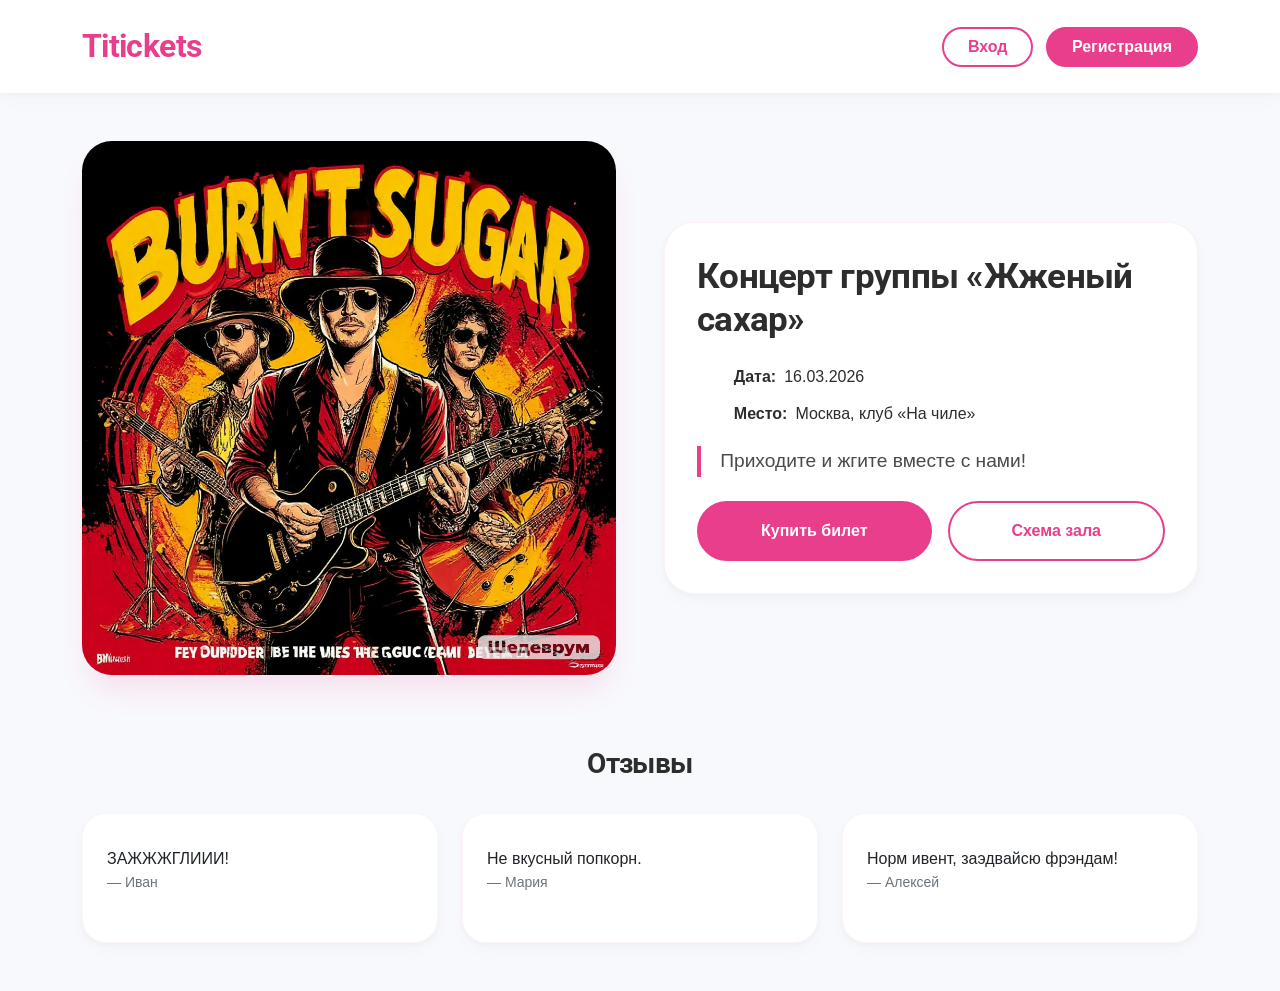
==== J3210/Воложева Таисия/labs/lab1/TicketPlatform/event.html @ ea205261 "done" ====
<!DOCTYPE html>
<html lang="ru">
<head>
    <meta charset="UTF-8">
    <meta name="viewport" content="width=device-width, initial-scale=1.0">
    <title>Главная страница</title>
    <link
            href="https://cdn.jsdelivr.net/npm/bootstrap@5.3.8/dist/css/bootstrap.min.css"
            rel="stylesheet"
            integrity="sha384-sRIl4kxILFvY47J16cr9ZwB07vP4J8+LH7qKQnuqkuIAvNWLzeN8tE5YBujZqJLB"
            crossorigin="anonymous"
        />
    <link rel="stylesheet" href="styles.css" />
    <link href="https://fonts.googleapis.com/css2?family=Roboto:wght@700&display=swap" rel="stylesheet">
</head>

<body>
    <header class="navbar navbar-expand-lg">
        <div class="container">
            <a class="navbar-brand" href="index.html">Titickets</a>
            <div>
                <a href="login.html" class="btn btn-outline-primary me-2 px-4">Вход</a>
                <a href="register.html" class="btn btn-primary px-4">Регистрация</a>
            </div>
        </div>
    </header>

    <main class="container my-5">
        <div class="row g-5 align-items-center">
            <div class="col-lg-6">
                <img src="images/burntShugar.jpg" class="img-fluid img-highlight" alt="Афиша концерта Жженый сахар">
            </div>
            <div class="col-lg-6">
                <div class="event-card">
                    <h2 class="mb-4" style="font-size: 2.2rem;">Концерт группы «Жженый сахар»</h2>
                    <div class="event-info">
                        <p><i class="bi bi-calendar-check-fill"></i> <b>Дата:</b> 16.03.2026</p>
                        <p><i class="bi bi-pin-map-fill"></i> <b>Место:</b> Москва, клуб «На чиле»</p>
                    </div>
                    <p class="lead">Приходите и жгите вместе с нами!</p>
                    <div class="d-flex flex-column flex-sm-row gap-3 mt-4">
                        <a href="#" class="btn btn-rose flex-fill py-3">Купить билет</a>
                        <button type="button" class="btn btn-outline-rose flex-fill py-3" data-bs-toggle="modal"
                            data-bs-target="#hallModal">
                            Схема зала
                        </button>
                    </div>
                </div>
            </div>
        </div>

        <div class="modal fade" id="hallModal" tabindex="-1" aria-labelledby="hallModalLabel" aria-hidden="true">
            <div class="modal-dialog modal-lg modal-dialog-centered">
                <div class="modal-content">
                    <div class="modal-header">
                        <h5 class="modal-title" id="hallModalLabel">Схема зала</h5>
                        <button type="button" class="btn-close" data-bs-dismiss="modal" aria-label="Закрыть"></button>
                    </div>
                    <div class="modal-body text-center p-4">
                        <img src="images/hall_layout.jpg" class="img-fluid rounded-4" alt="Схема зала">
                    </div>
                    <div class="modal-footer">
                        <button type="button" class="btn btn-outline-rose px-4" data-bs-dismiss="modal">Закрыть</button>
                    </div>
                </div>
            </div>
        </div>

        <section class="reviews-section mt-5 pt-4">
            <h3 class="text-center">Отзывы</h3>
            <div class="row g-4 mt-2">
                <div class="col-md-4">
                    <div class="review-card card">
                        <div class="card-body">
                            <p class="card-text">ЗАЖЖЖГЛИИИ!</p>
                            <footer class="blockquote-footer">Иван</footer>
                        </div>
                    </div>
                </div>
                <div class="col-md-4">
                    <div class="review-card card">
                        <div class="card-body">
                            <p class="card-text">Не вкусный попкорн.</p>
                            <footer class="blockquote-footer">Мария</footer>
                        </div>
                    </div>
                </div>
                <div class="col-md-4">
                    <div class="review-card card">
                        <div class="card-body">
                            <p class="card-text">Норм ивент, заэдвайсю фрэндам!</p>
                            <footer class="blockquote-footer">Алексей</footer>
                        </div>
                    </div>
                </div>
            </div>
        </section>
    </main>
    <script src="https://cdn.jsdelivr.net/npm/bootstrap@5.3.8/dist/js/bootstrap.bundle.min.js"></script>
</body>

</html>
---- J3210/Воложева Таисия/labs/lab1/TicketPlatform/styles.css ----
:root {
    --rose: #e83e8c;
    --rose-dark: #c2186b;
    --rose-light: #fce4f0;
    --light-bg: #f8f9fc;
    --card-bg: #ffffff;
    --text-primary: #2d2d2d;
    --shadow-sm: 0 8px 20px rgba(0, 0, 0, 0.02), 0 2px 6px rgba(0, 0, 0, 0.03);
    --shadow-hover: 0 20px 30px rgba(232, 62, 140, 0.08);
}

body {
    font-family: 'Montserrat', sans-serif;
    background-color: var(--light-bg);
    color: var(--text-primary);
    line-height: 1.6;
    scroll-behavior: smooth;
}

h1, h2, h3, h4, h5, .navbar-brand, .display-5 {
    font-family: 'Roboto', sans-serif;
    font-weight: 700;
    letter-spacing: -0.02em;
}

.navbar {
    background-color: white;
    box-shadow: var(--shadow-sm);
    padding: 1rem 0;
}

.navbar-brand {
    font-size: 2rem;
    color: var(--rose) !important;
    transition: color 0.2s;
}
.navbar-brand:hover {
    color: var(--rose-dark) !important;
}

.btn-outline-primary,
.btn-primary,
.btn-rose,
.btn-outline-rose {
    border-radius: 50px;
    border-width: 2px;
    font-weight: 600;
    transition: all 0.25s ease;
}

.btn-outline-primary {
    color: var(--rose);
    border-color: var(--rose);
}
.btn-outline-primary:hover,
.btn-outline-rose:hover {
    background-color: var(--rose);
    border-color: var(--rose);
    color: white;
    transform: translateY(-3px);
    box-shadow: 0 10px 20px rgba(232, 62, 140, 0.2);
}

.btn-primary,
.btn-rose {
    background-color: var(--rose);
    border-color: var(--rose);
    color: white;
}
.btn-primary:hover,
.btn-rose:hover {
    background-color: var(--rose-dark);
    border-color: var(--rose-dark);
    transform: translateY(-3px);
    box-shadow: 0 10px 20px rgba(232, 62, 140, 0.25);
}

.btn-outline-rose {
    background: transparent;
    color: var(--rose);
    border-color: var(--rose);
}

.btn-outline-secondary {
    border-color: rgba(232, 62, 140, 0.2);
    color: var(--rose);
}
.btn-outline-secondary:hover {
    background-color: var(--rose);
    border-color: var(--rose);
    color: white;
}

.event-card {
    background-color: var(--card-bg);
    border-radius: 30px;
    padding: 2rem;
    box-shadow: var(--shadow-sm);
    border: 1px solid rgba(232, 62, 140, 0.08);
    transition: box-shadow 0.3s, transform 0.3s;
}
.event-card:hover {
    box-shadow: var(--shadow-hover);
    transform: translateY(-5px);
}
.event-card .badge {
    background-color: var(--rose-light);
    color: var(--rose-dark);
    font-weight: 500;
    border: 1px solid rgba(232, 62, 140, 0.2);
}

.event-info p {
    margin-bottom: 0.75rem;
    display: flex;
    align-items: center;
    gap: 0.5rem;
}
.event-info i {
    color: var(--rose);
    font-size: 1.3rem;
    width: 1.8rem;
}

.form-control, .form-select {
    border: 2px solid rgba(232, 62, 140, 0.2) !important;
    border-radius: 50px !important;
}
.form-control:focus, .form-select:focus {
    border-color: var(--rose) !important;
    box-shadow: 0 0 0 0.25rem rgba(232, 62, 140, 0.25) !important;
    outline: none;
}
.form-label i, .form-check i {
    color: var(--rose);
}

.divider {
    display: flex;
    align-items: center;
    text-align: center;
    color: #999;
    font-size: 0.9rem;
}
.divider::before,
.divider::after {
    content: '';
    flex: 1;
    border-bottom: 1px solid rgba(232, 62, 140, 0.2);
}
.divider::before { margin-right: 1rem; }
.divider::after { margin-left: 1rem; }

.pigeon-btn {
    width: 50px;
    height: 50px;
    padding: 0;
    display: flex;
    align-items: center;
    justify-content: center;
    font-size: 1.8rem;
    border-width: 2px;
    transition: all 0.25s ease;
}
.pigeon-btn:hover {
    transform: translateY(-3px) scale(1.05);
    background-color: var(--rose);
    color: white;
    box-shadow: 0 10px 20px rgba(232, 62, 140, 0.25);
}

.review-card {
    border: none;
    border-radius: 24px;
    background: white;
    box-shadow: var(--shadow-sm);
    transition: all 0.3s;
    height: 100%;
    border: 1px solid rgba(232, 62, 140, 0.05);
}
.review-card:hover {
    transform: translateY(-8px);
    box-shadow: 0 25px 35px -10px rgba(232, 62, 140, 0.15);
}
.review-card .card-body {
    padding: 2rem 1.5rem;
}

.modal-content {
    border: none;
    border-radius: 28px;
    box-shadow: 0 30px 50px rgba(0, 0, 0, 0.2);
}
.modal-header {
    border-bottom: 1px solid rgba(232, 62, 140, 0.1);
    padding: 1.5rem 2rem;
}
.modal-footer {
    border-top: 1px solid rgba(232, 62, 140, 0.1);
    padding: 1.2rem 2rem;
}
.modal-header .btn-close {
    transition: transform 0.2s;
}
.modal-header .btn-close:hover {
    transform: rotate(90deg);
}

.img-highlight {
    border-radius: 30px;
    box-shadow: 0 20px 30px -8px rgba(232, 62, 140, 0.15);
    transition: transform 0.4s ease, box-shadow 0.4s;
}
.img-highlight:hover {
    transform: scale(1.01);
    box-shadow: 0 25px 35px -5px rgba(232, 62, 140, 0.25);
}

.section-title {
    color: var(--rose);
    font-size: 2rem;
    position: relative;
    display: inline-block;
    padding-bottom: 0.5rem;
    margin-bottom: 2rem;
}
.section-title::after {
    content: '';
    position: absolute;
    bottom: 0;
    left: 50%;
    transform: translateX(-50%);
    width: 80px;
    height: 3px;
    background: linear-gradient(90deg, transparent, var(--rose), transparent);
    border-radius: 2px;
}

.lead {
    font-size: 1.2rem;
    font-weight: 400;
    color: #4a4a4a;
    border-left: 4px solid var(--rose);
    padding-left: 1.2rem;
    margin-top: 1.2rem;
}

.form-check-input:checked {
    background-color: var(--rose);
    border-color: var(--rose);
}
.form-check-input:focus {
    border-color: var(--rose);
    box-shadow: 0 0 0 0.25rem rgba(232, 62, 140, 0.25);
}
.form-check-label a {
    color: var(--rose);
    transition: color 0.2s;
}
.form-check-label a:hover {
    color: var(--rose-dark);
    text-decoration: underline;
}

.text-rose { color: var(--rose) !important; }
.bg-rose { background-color: var(--rose) !important; }
.bg-rose-subtle { background-color: var(--rose-light) !important; }
.border-rose { border-color: var(--rose) !important; }

.progress-bar.bg-rose {
    background-color: var(--rose) !important;
}

.badge.bg-success { background-color: #28a745 !important; }
.badge.bg-warning { background-color: #ffc107 !important; color: #000; }

@media (max-width: 768px) {
    .nav-pills .nav-link {
        padding: 0.5rem 1rem;
        font-size: 0.9rem;
    }
    .nav-pills .nav-link i {
        margin-right: 0.25rem;
    }
}
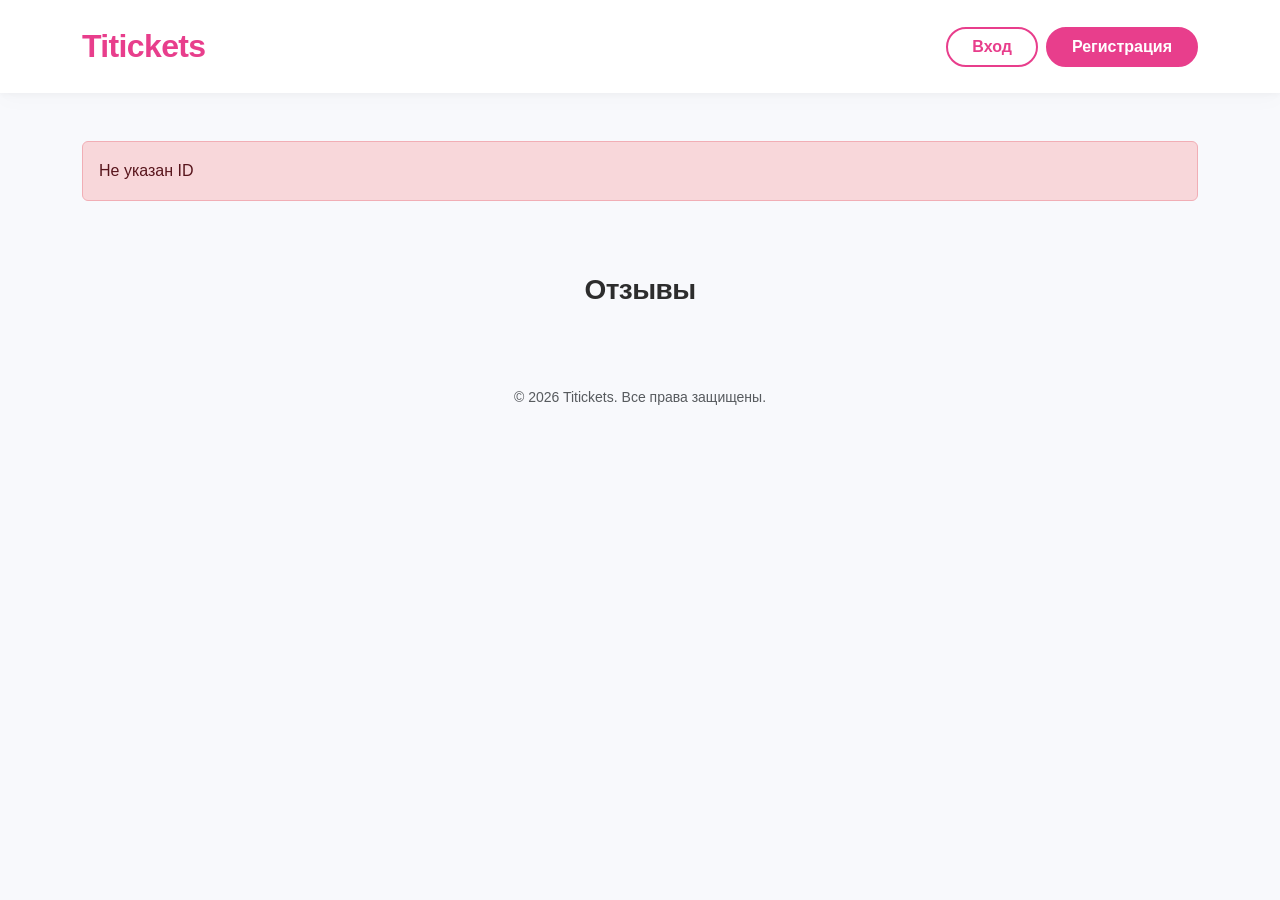
==== commit 56cee233: "lab2 done" ====
--- a/J3210/Воложева Таисия/labs/lab1/TicketPlatform/event.html
+++ b/J3210/Воложева Таисия/labs/lab1/TicketPlatform/event.html
@@ -3,100 +3,273 @@
 <head>
     <meta charset="UTF-8">
     <meta name="viewport" content="width=device-width, initial-scale=1.0">
-    <title>Главная страница</title>
-    <link
-            href="https://cdn.jsdelivr.net/npm/bootstrap@5.3.8/dist/css/bootstrap.min.css"
-            rel="stylesheet"
-            integrity="sha384-sRIl4kxILFvY47J16cr9ZwB07vP4J8+LH7qKQnuqkuIAvNWLzeN8tE5YBujZqJLB"
-            crossorigin="anonymous"
-        />
-    <link rel="stylesheet" href="styles.css" />
-    <link href="https://fonts.googleapis.com/css2?family=Roboto:wght@700&display=swap" rel="stylesheet">
+    <title>Мероприятие — Titickets</title>
+    <link href="https://cdn.jsdelivr.net/npm/bootstrap@5.3.8/dist/css/bootstrap.min.css" rel="stylesheet">
+    <link rel="stylesheet" href="https://cdn.jsdelivr.net/npm/bootstrap-icons@1.11.3/font/bootstrap-icons.min.css">
+    <link rel="stylesheet" href="styles.css">
+    <style>
+        .quantity-selector { display:flex; align-items:center; gap:10px; background:#f8f9fa; padding:5px; border-radius:50px; width:fit-content; }
+        .quantity-btn { width:35px; height:35px; border-radius:50%; border:none; background:white; color:var(--rose); font-size:1.2rem; font-weight:bold; cursor:pointer; transition:0.2s; box-shadow:0 2px 5px rgba(0,0,0,0.1); }
+        .quantity-btn:hover { background:var(--rose); color:white; transform:scale(1.05); }
+        .quantity-input { width:60px; text-align:center; border:none; background:transparent; font-size:1.2rem; font-weight:bold; }
+        .total-price { font-size:1.1rem; color:var(--rose); font-weight:bold; }
+        .available-tickets { font-size:0.9rem; color:#6c757d; }
+    </style>
 </head>
-
 <body>
     <header class="navbar navbar-expand-lg">
         <div class="container">
             <a class="navbar-brand" href="index.html">Titickets</a>
-            <div>
+            <div id="auth-buttons">
                 <a href="login.html" class="btn btn-outline-primary me-2 px-4">Вход</a>
                 <a href="register.html" class="btn btn-primary px-4">Регистрация</a>
             </div>
         </div>
     </header>
-
     <main class="container my-5">
-        <div class="row g-5 align-items-center">
-            <div class="col-lg-6">
-                <img src="images/burntShugar.jpg" class="img-fluid img-highlight" alt="Афиша концерта Жженый сахар">
-            </div>
-            <div class="col-lg-6">
-                <div class="event-card">
-                    <h2 class="mb-4" style="font-size: 2.2rem;">Концерт группы «Жженый сахар»</h2>
-                    <div class="event-info">
-                        <p><i class="bi bi-calendar-check-fill"></i> <b>Дата:</b> 16.03.2026</p>
-                        <p><i class="bi bi-pin-map-fill"></i> <b>Место:</b> Москва, клуб «На чиле»</p>
-                    </div>
-                    <p class="lead">Приходите и жгите вместе с нами!</p>
-                    <div class="d-flex flex-column flex-sm-row gap-3 mt-4">
-                        <a href="#" class="btn btn-rose flex-fill py-3">Купить билет</a>
-                        <button type="button" class="btn btn-outline-rose flex-fill py-3" data-bs-toggle="modal"
-                            data-bs-target="#hallModal">
-                            Схема зала
-                        </button>
+        <div id="event-container">
+            <div class="text-center">
+                <div class="spinner-border text-rose"></div>
+                <p>Загрузка...</p>
+            </div>
+        </div>
+        
+        <div class="modal fade" id="buyTicketsModal" tabindex="-1">
+            <div class="modal-dialog modal-dialog-centered">
+                <div class="modal-content">
+                    <div class="modal-header">
+                        <h5 class="modal-title"><i class="bi bi-ticket-perforated me-2 text-rose"></i>Покупка билетов</h5>
+                        <button type="button" class="btn-close" data-bs-dismiss="modal"></button>
+                    </div>
+                    <div class="modal-body">
+                        <div id="modalEventInfo" class="mb-3"></div>
+                        <div class="mb-3">
+                            <label class="form-label fw-semibold">Количество билетов</label>
+                            <div class="quantity-selector">
+                                <button type="button" class="quantity-btn" id="decrementBtn">−</button>
+                                <input type="number" id="ticketQuantity" class="quantity-input" value="1" min="1" readonly>
+                                <button type="button" class="quantity-btn" id="incrementBtn">+</button>
+                            </div>
+                            <div id="availableInfo" class="available-tickets mt-2"></div>
+                        </div>
+                        <div class="mb-3">
+                            <label>Цена за билет</label>
+                            <div id="pricePerTicket" class="fw-bold"></div>
+                        </div>
+                        <div class="mb-3">
+                            <label>Общая стоимость</label>
+                            <div id="totalPrice" class="total-price fs-4"></div>
+                        </div>
+                    </div>
+                    <div class="modal-footer">
+                        <button class="btn btn-secondary" data-bs-dismiss="modal">Отмена</button>
+                        <button class="btn btn-rose" id="confirmPurchaseBtn"><i class="bi bi-check-circle me-2"></i>Купить</button>
                     </div>
                 </div>
             </div>
         </div>
-
-        <div class="modal fade" id="hallModal" tabindex="-1" aria-labelledby="hallModalLabel" aria-hidden="true">
+        
+        <div class="modal fade" id="hallModal" tabindex="-1">
             <div class="modal-dialog modal-lg modal-dialog-centered">
                 <div class="modal-content">
                     <div class="modal-header">
-                        <h5 class="modal-title" id="hallModalLabel">Схема зала</h5>
-                        <button type="button" class="btn-close" data-bs-dismiss="modal" aria-label="Закрыть"></button>
+                        <h5 class="modal-title">Схема зала</h5>
+                        <button type="button" class="btn-close" data-bs-dismiss="modal"></button>
                     </div>
                     <div class="modal-body text-center p-4">
-                        <img src="images/hall_layout.jpg" class="img-fluid rounded-4" alt="Схема зала">
+                        <img id="hallSchemeImage" src="images/hall_layout.jpg" class="img-fluid rounded-4" alt="Схема зала">
                     </div>
                     <div class="modal-footer">
-                        <button type="button" class="btn btn-outline-rose px-4" data-bs-dismiss="modal">Закрыть</button>
+                        <button class="btn btn-outline-rose" data-bs-dismiss="modal">Закрыть</button>
                     </div>
                 </div>
             </div>
         </div>
-
+        
         <section class="reviews-section mt-5 pt-4">
             <h3 class="text-center">Отзывы</h3>
-            <div class="row g-4 mt-2">
-                <div class="col-md-4">
-                    <div class="review-card card">
-                        <div class="card-body">
-                            <p class="card-text">ЗАЖЖЖГЛИИИ!</p>
-                            <footer class="blockquote-footer">Иван</footer>
-                        </div>
-                    </div>
-                </div>
-                <div class="col-md-4">
-                    <div class="review-card card">
-                        <div class="card-body">
-                            <p class="card-text">Не вкусный попкорн.</p>
-                            <footer class="blockquote-footer">Мария</footer>
-                        </div>
-                    </div>
-                </div>
-                <div class="col-md-4">
-                    <div class="review-card card">
-                        <div class="card-body">
-                            <p class="card-text">Норм ивент, заэдвайсю фрэндам!</p>
-                            <footer class="blockquote-footer">Алексей</footer>
-                        </div>
-                    </div>
-                </div>
-            </div>
+            <div class="row g-4 mt-2" id="reviews-list"></div>
         </section>
     </main>
+    <footer class="text-center py-4 mt-auto">
+        <p class="text-muted small mb-0">© 2026 Titickets. Все права защищены.</p>
+    </footer>
     <script src="https://cdn.jsdelivr.net/npm/bootstrap@5.3.8/dist/js/bootstrap.bundle.min.js"></script>
+    <script>
+    let currentEventData = null, selectedQuantity = 1, currentUser = null;
+
+    function checkAuthAndDisplay() {
+        const token = localStorage.getItem('accessToken');
+        const user = JSON.parse(localStorage.getItem('user') || 'null');
+        const authDiv = document.getElementById('auth-buttons');
+        if (token && user && user.email && user.id) {
+            currentUser = user;
+            const myTicketsLink = user.role === 'organizer' ? '' : '<li><a class="dropdown-item" href="personalAcc.html"><i class="bi bi-ticket-perforated me-2"></i>Мои билеты</a></li>';
+            const organizerLink = user.role === 'organizer' ? '<li><a class="dropdown-item" href="organizerAcc.html"><i class="bi bi-mic me-2"></i>Панель организатора</a></li>' : '';
+            authDiv.innerHTML = `
+                <div class="dropdown">
+                    <button class="btn btn-rose dropdown-toggle" type="button" data-bs-toggle="dropdown">
+                        <i class="bi bi-person-circle me-1"></i> ${user.name || user.email}
+                    </button>
+                    <ul class="dropdown-menu dropdown-menu-end">
+                        ${myTicketsLink}
+                        ${organizerLink}
+                        <li><hr class="dropdown-divider"></li>
+                        <li><a class="dropdown-item text-danger" href="#" onclick="logout()"><i class="bi bi-box-arrow-right me-2"></i>Выйти</a></li>
+                    </ul>
+                </div>`;
+            return user;
+        } else {
+            authDiv.innerHTML = `<a href="login.html" class="btn btn-outline-primary me-2 px-4">Вход</a><a href="register.html" class="btn btn-primary px-4">Регистрация</a>`;
+            return null;
+        }
+    }
+
+    function logout() {
+        localStorage.removeItem('accessToken');
+        localStorage.removeItem('user');
+        window.location.href = 'index.html';
+    }
+    
+    function getEventIdFromUrl() { return new URLSearchParams(window.location.search).get('id'); }
+
+    function createReviewCard(r) {
+        const stars = '★'.repeat(r.rating) + '☆'.repeat(5 - r.rating);
+        return `<div class="col-md-4"><div class="review-card card h-100"><div class="card-body"><div class="d-flex justify-content-between"><h6>${r.author}</h6><span class="text-warning">${stars}</span></div><p>"${r.text}"</p><small class="text-muted">${r.date}</small></div></div></div>`;
+    }
+
+    function showHallScheme(url) { document.getElementById('hallSchemeImage').src = url || 'images/hall_layout.jpg'; }
+
+    function changeQuantity(delta) {
+        if (!currentEventData) return;
+        const available = currentEventData.totalTickets - (currentEventData.soldTickets || 0);
+        let newVal = selectedQuantity + delta;
+        if (newVal >= 1 && newVal <= available) {
+            selectedQuantity = newVal;
+            document.getElementById('ticketQuantity').value = selectedQuantity;
+            updateTotalPrice();
+        }
+    }
+
+    function updateTotalPrice() {
+        if (currentEventData) document.getElementById('totalPrice').innerHTML = `${(currentEventData.price * selectedQuantity).toLocaleString()} ₽`;
+    }
+
+    function openPurchaseModal() {
+        if (!currentEventData) return;
+        if (!currentUser) {
+            if (confirm('Нужно войти. Перейти на страницу входа?')) window.location.href = 'login.html';
+            return;
+        }
+        if (currentUser.role === 'organizer') {
+            alert('Организаторы не могут покупать билеты.');
+            return;
+        }
+        const available = currentEventData.totalTickets - (currentEventData.soldTickets || 0);
+        if (available <= 0) { alert('Билетов нет'); return; }
+        const eventDate = new Date(currentEventData.date);
+        const today = new Date(); today.setHours(0,0,0,0);
+        if (eventDate < today) { alert('Мероприятие уже прошло, покупка билетов недоступна.'); return; }
+        
+        selectedQuantity = 1;
+        document.getElementById('ticketQuantity').value = 1;
+        document.getElementById('modalEventInfo').innerHTML = `<div class="text-center"><h6 class="fw-bold">${currentEventData.title}</h6><small class="text-muted">${currentEventData.date} • ${currentEventData.place}</small></div>`;
+        document.getElementById('pricePerTicket').innerHTML = `${currentEventData.price.toLocaleString()} ₽`;
+        document.getElementById('availableInfo').innerHTML = `Доступно билетов: ${available}`;
+        updateTotalPrice();
+        document.getElementById('decrementBtn').disabled = available <= 0;
+        document.getElementById('incrementBtn').disabled = available <= 0;
+        new bootstrap.Modal(document.getElementById('buyTicketsModal')).show();
+    }
+
+    async function confirmPurchase() {
+        if (!currentEventData || !currentUser) return;
+        if (currentUser.role === 'organizer') return;
+        
+        const available = currentEventData.totalTickets - (currentEventData.soldTickets || 0);
+        if (selectedQuantity > available) { alert(`Доступно только ${available} билет(ов)`); return; }
+        
+        if (confirm(`Купить ${selectedQuantity} билет(ов) за ${(currentEventData.price * selectedQuantity).toLocaleString()} ₽?`)) {
+            try {
+                const tickets = [];
+                for (let i = 0; i < selectedQuantity; i++) {
+                    tickets.push({
+                        userId: currentUser.id,
+                        eventId: currentEventData.id,
+                        eventTitle: currentEventData.title,
+                        price: currentEventData.price,
+                        date: currentEventData.date,
+                        place: currentEventData.place,
+                        status: "active",
+                        purchaseDate: new Date().toISOString().split('T')[0]
+                    });
+                }
+                const promises = tickets.map(t => fetch('http://localhost:3000/tickets', { method: 'POST', headers: { 'Content-Type': 'application/json' }, body: JSON.stringify(t) }));
+                const results = await Promise.all(promises);
+                if (!results.every(r => r.ok)) throw new Error('Ошибка создания');
+                
+                const updatedEvent = { ...currentEventData, soldTickets: (currentEventData.soldTickets || 0) + selectedQuantity };
+                await fetch(`http://localhost:3000/events/${currentEventData.id}`, { method: 'PUT', headers: { 'Content-Type': 'application/json' }, body: JSON.stringify(updatedEvent) });
+                
+                alert(`✅ ${selectedQuantity} билет(ов) куплено!`);
+                bootstrap.Modal.getInstance(document.getElementById('buyTicketsModal')).hide();
+                await loadEvent(); 
+            } catch (error) { alert('Ошибка при покупке'); }
+        }
+    }
+
+    function displayEvent(event) {
+        const container = document.getElementById('event-container');
+        const available = event.totalTickets - (event.soldTickets || 0);
+        const isSoldOut = available <= 0;
+        const eventDate = new Date(event.date);
+        const today = new Date(); today.setHours(0,0,0,0);
+        const isPast = eventDate < today;
+        
+        // Кнопка разрешена неавторизованным пользователям, чтобы они могли нажать и увидеть предложение авторизоваться
+        const canBuy = (!currentUser || currentUser.role !== 'organizer') && !isSoldOut && !isPast;
+        
+        container.innerHTML = `<div class="row g-5 align-items-center"><div class="col-lg-6"><img src="${event.posterUrl || 'images/burntShugar.jpg'}" class="img-fluid img-highlight rounded-4" alt="Афиша"></div><div class="col-lg-6"><div class="event-card p-4"><h2 class="mb-4">${event.title}</h2><div class="event-info mb-3"><p><i class="bi bi-calendar-check-fill me-2 text-rose"></i> <b>Дата:</b> ${event.date}</p><p><i class="bi bi-pin-map-fill me-2 text-rose"></i> <b>Место:</b> ${event.place}</p><p><i class="bi bi-currency-ruble me-2 text-rose"></i> <b>Цена:</b> ${event.price.toLocaleString()} ₽</p><p><i class="bi bi-ticket-perforated me-2 text-rose"></i> <b>Доступно:</b> ${available} / ${event.totalTickets}</p></div><p class="lead">${event.description || ''}</p><div class="d-flex flex-column flex-sm-row gap-3 mt-4">
+        <button onclick="openPurchaseModal()" class="btn btn-rose flex-fill py-3" ${!canBuy ? 'disabled' : ''}><i class="bi bi-ticket-perforated me-2"></i>${isPast ? 'Мероприятие прошло' : (isSoldOut ? 'Билетов нет' : (currentUser && currentUser.role === 'organizer' ? 'Покупка недоступна' : 'Купить билеты'))}</button>
+        <button type="button" class="btn btn-outline-rose flex-fill py-3" data-bs-toggle="modal" data-bs-target="#hallModal" onclick="showHallScheme('${event.hallSchemeUrl || 'images/hall_layout.jpg'}')"><i class="bi bi-building me-2"></i>Схема зала</button></div>${(!isSoldOut && available <= 10 && !isPast) ? `<div class="alert alert-warning mt-3"><i class="bi bi-exclamation-triangle me-2"></i>Осталось всего ${available} билетов!</div>` : ''}</div></div></div>`;
+    }
+
+    async function loadEvent() {
+        checkAuthAndDisplay();
+        const id = getEventIdFromUrl();
+        if (!id) { document.getElementById('event-container').innerHTML = '<div class="alert alert-danger">Не указан ID</div>'; return; }
+        try {
+            const res = await fetch(`http://localhost:3000/events/${id}`);
+            if (!res.ok) throw new Error();
+            currentEventData = await res.json();
+            
+            // Динамический подсчет проданных билетов для актуальности
+            const ticketsRes = await fetch(`http://localhost:3000/tickets?eventId=${id}&status=active`);
+            if (ticketsRes.ok) {
+                const activeTickets = await ticketsRes.json();
+                currentEventData.soldTickets = activeTickets.length;
+            }
+
+            displayEvent(currentEventData);
+            await loadReviews(id);
+        } catch (error) { document.getElementById('event-container').innerHTML = `<div class="text-center alert alert-danger">Мероприятие не найдено</div>`; }
+    }
+
+    async function loadReviews(eventId) {
+        const container = document.getElementById('reviews-list');
+        container.innerHTML = '<div class="col-12 text-center"><div class="spinner-border text-rose"></div></div>';
+        try {
+            const reviews = await fetch(`http://localhost:3000/reviews?eventId=${eventId}`).then(res => res.json());
+            if (!reviews.length) { container.innerHTML = `<div class="col-12 text-center text-muted"><i class="bi bi-chat-dots" style="font-size:2rem;"></i><p>Пока нет отзывов</p></div>`; return; }
+            container.innerHTML = '';
+            reviews.forEach(r => container.innerHTML += createReviewCard(r));
+        } catch (error) { container.innerHTML = '<div class="col-12 text-center text-danger">Ошибка загрузки отзывов</div>'; }
+    }
+
+    document.getElementById('decrementBtn')?.addEventListener('click', () => changeQuantity(-1));
+    document.getElementById('incrementBtn')?.addEventListener('click', () => changeQuantity(1));
+    document.getElementById('confirmPurchaseBtn')?.addEventListener('click', confirmPurchase);
+    document.addEventListener('DOMContentLoaded', loadEvent);
+    </script>
 </body>
-
-</html>+</html>
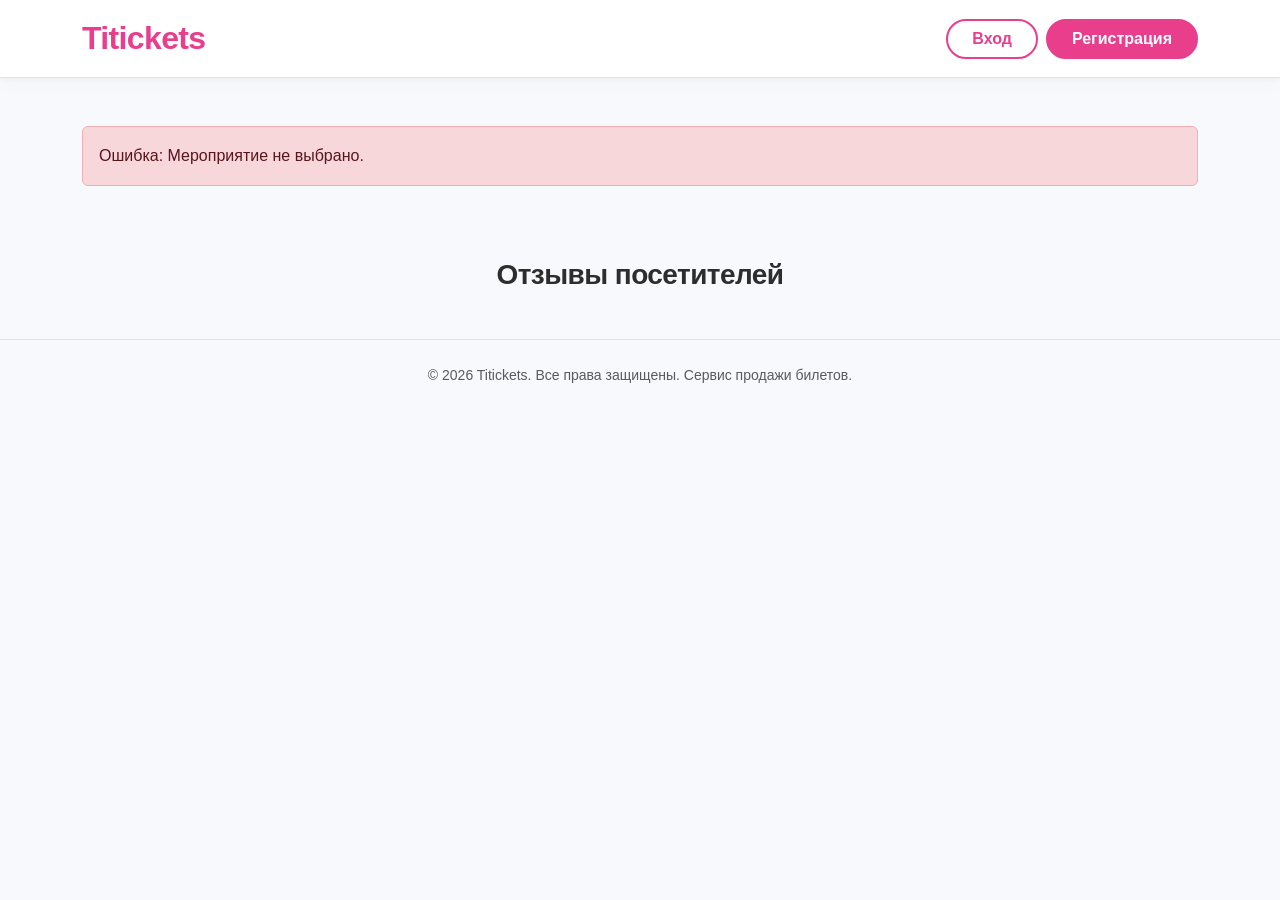
==== commit 964db826: "2-4 hw done" ====
--- a/J3210/Воложева Таисия/labs/lab1/TicketPlatform/event.html
+++ b/J3210/Воложева Таисия/labs/lab1/TicketPlatform/event.html
@@ -1,5 +1,6 @@
 <!DOCTYPE html>
 <html lang="ru">
+
 <head>
     <meta charset="UTF-8">
     <meta name="viewport" content="width=device-width, initial-scale=1.0">
@@ -7,77 +8,83 @@
     <link href="https://cdn.jsdelivr.net/npm/bootstrap@5.3.8/dist/css/bootstrap.min.css" rel="stylesheet">
     <link rel="stylesheet" href="https://cdn.jsdelivr.net/npm/bootstrap-icons@1.11.3/font/bootstrap-icons.min.css">
     <link rel="stylesheet" href="styles.css">
-    <style>
-        .quantity-selector { display:flex; align-items:center; gap:10px; background:#f8f9fa; padding:5px; border-radius:50px; width:fit-content; }
-        .quantity-btn { width:35px; height:35px; border-radius:50%; border:none; background:white; color:var(--rose); font-size:1.2rem; font-weight:bold; cursor:pointer; transition:0.2s; box-shadow:0 2px 5px rgba(0,0,0,0.1); }
-        .quantity-btn:hover { background:var(--rose); color:white; transform:scale(1.05); }
-        .quantity-input { width:60px; text-align:center; border:none; background:transparent; font-size:1.2rem; font-weight:bold; }
-        .total-price { font-size:1.1rem; color:var(--rose); font-weight:bold; }
-        .available-tickets { font-size:0.9rem; color:#6c757d; }
-    </style>
 </head>
+
 <body>
-    <header class="navbar navbar-expand-lg">
+    <a href="#event-content" class="visually-hidden-focusable btn btn-primary m-2">Перейти к деталям мероприятия</a>
+
+    <header class="navbar navbar-expand-lg border-bottom" role="banner">
         <div class="container">
-            <a class="navbar-brand" href="index.html">Titickets</a>
-            <div id="auth-buttons">
-                <a href="login.html" class="btn btn-outline-primary me-2 px-4">Вход</a>
-                <a href="register.html" class="btn btn-primary px-4">Регистрация</a>
+            <a class="navbar-brand fw-bold" href="index.html" aria-label="Titickets — Главная страница">Titickets</a>
+            <nav id="auth-buttons" aria-label="Пользовательское меню"></nav>
+        </div>
+    </header>
+
+    <main class="container my-5" id="event-content">
+        <div id="event-container" aria-live="polite">
+            <div class="text-center" role="status">
+                <div class="spinner-border text-rose"></div>
+                <p>Загрузка данных о мероприятии...</p>
             </div>
         </div>
-    </header>
-    <main class="container my-5">
-        <div id="event-container">
-            <div class="text-center">
-                <div class="spinner-border text-rose"></div>
-                <p>Загрузка...</p>
-            </div>
-        </div>
-        
-        <div class="modal fade" id="buyTicketsModal" tabindex="-1">
+
+        <div class="modal fade" id="buyTicketsModal" tabindex="-1" role="dialog" aria-labelledby="buyModalTitle"
+            aria-modal="true">
             <div class="modal-dialog modal-dialog-centered">
                 <div class="modal-content">
                     <div class="modal-header">
-                        <h5 class="modal-title"><i class="bi bi-ticket-perforated me-2 text-rose"></i>Покупка билетов</h5>
-                        <button type="button" class="btn-close" data-bs-dismiss="modal"></button>
+                        <h5 class="modal-title" id="buyModalTitle"><svg class="icon-svg me-2 text-rose"
+                                aria-hidden="true">
+                                <use xlink:href="sprite.svg#icon-ticket"></use>
+                            </svg>Покупка билетов</h5>
+                        <button type="button" class="btn-close" data-bs-dismiss="modal"
+                            aria-label="Закрыть окно покупки"></button>
                     </div>
                     <div class="modal-body">
-                        <div id="modalEventInfo" class="mb-3"></div>
-                        <div class="mb-3">
-                            <label class="form-label fw-semibold">Количество билетов</label>
-                            <div class="quantity-selector">
-                                <button type="button" class="quantity-btn" id="decrementBtn">−</button>
-                                <input type="number" id="ticketQuantity" class="quantity-input" value="1" min="1" readonly>
-                                <button type="button" class="quantity-btn" id="incrementBtn">+</button>
+                        <div id="modalEventInfo" class="mb-4 text-center"></div>
+                        <div class="mb-4">
+                            <label for="ticketQuantity" class="form-label fw-semibold d-block text-center">Количество
+                                билетов</label>
+                            <div class="quantity-selector mx-auto">
+                                <button type="button" class="quantity-btn" id="decrementBtn"
+                                    aria-label="Уменьшить количество на 1">−</button>
+                                <input type="number" id="ticketQuantity" class="quantity-input" value="1" min="1"
+                                    readonly aria-live="assertive">
+                                <button type="button" class="quantity-btn" id="incrementBtn"
+                                    aria-label="Увеличить количество на 1">+</button>
                             </div>
-                            <div id="availableInfo" class="available-tickets mt-2"></div>
-                        </div>
-                        <div class="mb-3">
-                            <label>Цена за билет</label>
-                            <div id="pricePerTicket" class="fw-bold"></div>
-                        </div>
-                        <div class="mb-3">
-                            <label>Общая стоимость</label>
-                            <div id="totalPrice" class="total-price fs-4"></div>
+                            <div id="availableInfo" class="available-tickets mt-2 text-center" role="status"></div>
+                        </div>
+                        <div class="d-flex justify-content-between border-top pt-3">
+                            <span class="text-muted">Цена за билет:</span>
+                            <span id="pricePerTicket" class="fw-bold"></span>
+                        </div>
+                        <div class="d-flex justify-content-between mt-2">
+                            <span class="h5">Итого:</span>
+                            <span id="totalPrice" class="total-price fs-4"></span>
                         </div>
                     </div>
                     <div class="modal-footer">
                         <button class="btn btn-secondary" data-bs-dismiss="modal">Отмена</button>
-                        <button class="btn btn-rose" id="confirmPurchaseBtn"><i class="bi bi-check-circle me-2"></i>Купить</button>
+                        <button class="btn btn-rose px-4" id="confirmPurchaseBtn"><i class="bi bi-check-circle me-2"
+                                aria-hidden="true"></i>Купить билеты</button>
                     </div>
                 </div>
             </div>
         </div>
-        
-        <div class="modal fade" id="hallModal" tabindex="-1">
+
+        <div class="modal fade" id="hallModal" tabindex="-1" role="dialog" aria-labelledby="hallModalTitle"
+            aria-modal="true">
             <div class="modal-dialog modal-lg modal-dialog-centered">
                 <div class="modal-content">
                     <div class="modal-header">
-                        <h5 class="modal-title">Схема зала</h5>
-                        <button type="button" class="btn-close" data-bs-dismiss="modal"></button>
+                        <h5 class="modal-title" id="hallModalTitle">Схема зрительного зала</h5>
+                        <button type="button" class="btn-close" data-bs-dismiss="modal"
+                            aria-label="Закрыть схему"></button>
                     </div>
                     <div class="modal-body text-center p-4">
-                        <img id="hallSchemeImage" src="images/hall_layout.jpg" class="img-fluid rounded-4" alt="Схема зала">
+                        <img id="hallSchemeImage" src="images/hall_layout.jpg" class="img-fluid rounded-4"
+                            alt="Интерактивная схема зала с указанием секторов и рядов">
                     </div>
                     <div class="modal-footer">
                         <button class="btn btn-outline-rose" data-bs-dismiss="modal">Закрыть</button>
@@ -85,31 +92,33 @@
                 </div>
             </div>
         </div>
-        
-        <section class="reviews-section mt-5 pt-4">
-            <h3 class="text-center">Отзывы</h3>
-            <div class="row g-4 mt-2" id="reviews-list"></div>
+
+        <section class="reviews-section mt-5 pt-4" aria-labelledby="reviews-title">
+            <h3 id="reviews-title" class="text-center mb-4">Отзывы посетителей</h3>
+            <div class="row g-4" id="reviews-list" aria-live="polite"></div>
         </section>
     </main>
-    <footer class="text-center py-4 mt-auto">
-        <p class="text-muted small mb-0">© 2026 Titickets. Все права защищены.</p>
+
+    <footer class="border-top text-center py-4 mt-auto">
+        <p class="text-muted small mb-0">© 2026 Titickets. Все права защищены. Сервис продажи билетов.</p>
     </footer>
+
     <script src="https://cdn.jsdelivr.net/npm/bootstrap@5.3.8/dist/js/bootstrap.bundle.min.js"></script>
     <script>
-    let currentEventData = null, selectedQuantity = 1, currentUser = null;
-
-    function checkAuthAndDisplay() {
-        const token = localStorage.getItem('accessToken');
-        const user = JSON.parse(localStorage.getItem('user') || 'null');
-        const authDiv = document.getElementById('auth-buttons');
-        if (token && user && user.email && user.id) {
-            currentUser = user;
-            const myTicketsLink = user.role === 'organizer' ? '' : '<li><a class="dropdown-item" href="personalAcc.html"><i class="bi bi-ticket-perforated me-2"></i>Мои билеты</a></li>';
-            const organizerLink = user.role === 'organizer' ? '<li><a class="dropdown-item" href="organizerAcc.html"><i class="bi bi-mic me-2"></i>Панель организатора</a></li>' : '';
-            authDiv.innerHTML = `
+        let currentEventData = null, selectedQuantity = 1, currentUser = null;
+
+        function checkAuthAndDisplay() {
+            const token = localStorage.getItem('accessToken');
+            const user = JSON.parse(localStorage.getItem('user') || 'null');
+            const authDiv = document.getElementById('auth-buttons');
+            if (token && user && user.email && user.id) {
+                currentUser = user;
+                const myTicketsLink = user.role === 'organizer' ? '' : '<li><a class="dropdown-item" href="personalAcc.html"><i class="bi bi-ticket-perforated me-2"></i>Мои билеты</a></li>';
+                const organizerLink = user.role === 'organizer' ? '<li><a class="dropdown-item" href="organizerAcc.html"><i class="bi bi-mic me-2"></i>Панель организатора</a></li>' : '';
+                authDiv.innerHTML = `
                 <div class="dropdown">
-                    <button class="btn btn-rose dropdown-toggle" type="button" data-bs-toggle="dropdown">
-                        <i class="bi bi-person-circle me-1"></i> ${user.name || user.email}
+                    <button class="btn btn-rose dropdown-toggle" type="button" data-bs-toggle="dropdown" aria-expanded="false">
+                        <i class="bi bi-person-circle me-1" aria-hidden="true"></i> ${user.name || user.email}
                     </button>
                     <ul class="dropdown-menu dropdown-menu-end">
                         ${myTicketsLink}
@@ -118,78 +127,79 @@
                         <li><a class="dropdown-item text-danger" href="#" onclick="logout()"><i class="bi bi-box-arrow-right me-2"></i>Выйти</a></li>
                     </ul>
                 </div>`;
-            return user;
-        } else {
-            authDiv.innerHTML = `<a href="login.html" class="btn btn-outline-primary me-2 px-4">Вход</a><a href="register.html" class="btn btn-primary px-4">Регистрация</a>`;
-            return null;
-        }
-    }
-
-    function logout() {
-        localStorage.removeItem('accessToken');
-        localStorage.removeItem('user');
-        window.location.href = 'index.html';
-    }
-    
-    function getEventIdFromUrl() { return new URLSearchParams(window.location.search).get('id'); }
-
-    function createReviewCard(r) {
-        const stars = '★'.repeat(r.rating) + '☆'.repeat(5 - r.rating);
-        return `<div class="col-md-4"><div class="review-card card h-100"><div class="card-body"><div class="d-flex justify-content-between"><h6>${r.author}</h6><span class="text-warning">${stars}</span></div><p>"${r.text}"</p><small class="text-muted">${r.date}</small></div></div></div>`;
-    }
-
-    function showHallScheme(url) { document.getElementById('hallSchemeImage').src = url || 'images/hall_layout.jpg'; }
-
-    function changeQuantity(delta) {
-        if (!currentEventData) return;
-        const available = currentEventData.totalTickets - (currentEventData.soldTickets || 0);
-        let newVal = selectedQuantity + delta;
-        if (newVal >= 1 && newVal <= available) {
-            selectedQuantity = newVal;
-            document.getElementById('ticketQuantity').value = selectedQuantity;
+            } else {
+                authDiv.innerHTML = `<a href="login.html" class="btn btn-outline-primary me-2 px-4">Вход</a><a href="register.html" class="btn btn-primary px-4">Регистрация</a>`;
+            }
+        }
+
+        function logout() {
+            localStorage.removeItem('accessToken');
+            localStorage.removeItem('user');
+            window.location.href = 'index.html';
+        }
+
+        function getEventIdFromUrl() { return new URLSearchParams(window.location.search).get('id'); }
+
+        function createReviewCard(r) {
+            const stars = '★'.repeat(r.rating) + '☆'.repeat(5 - r.rating);
+            return `
+            <article class="col-md-4">
+                <div class="review-card card h-100 shadow-sm">
+                    <div class="card-body">
+                        <div class="d-flex justify-content-between align-items-center mb-2">
+                            <h4 class="h6 mb-0">${r.author}</h4>
+                            <span class="text-warning" role="img" aria-label="Рейтинг: ${r.rating} из 5">${stars}</span>
+                        </div>
+                        <p class="card-text small">"${r.text}"</p>
+                        <time class="text-muted small">${r.date}</time>
+                    </div>
+                </div>
+            </article>`;
+        }
+
+        function changeQuantity(delta) {
+            if (!currentEventData) return;
+            const available = currentEventData.totalTickets - (currentEventData.soldTickets || 0);
+            let newVal = selectedQuantity + delta;
+            if (newVal >= 1 && newVal <= available) {
+                selectedQuantity = newVal;
+                document.getElementById('ticketQuantity').value = selectedQuantity;
+                updateTotalPrice();
+            }
+        }
+
+        function updateTotalPrice() {
+            if (currentEventData) {
+                const total = currentEventData.price * selectedQuantity;
+                document.getElementById('totalPrice').innerHTML = `${total.toLocaleString()} ₽`;
+            }
+        }
+
+        function openPurchaseModal() {
+            if (!currentEventData) return;
+            if (!currentUser) {
+                if (confirm('Для покупки билетов необходимо войти в аккаунт. Перейти на страницу входа?')) window.location.href = 'login.html';
+                return;
+            }
+            if (currentUser.role === 'organizer') {
+                alert('Аккаунт организатора не предназначен для покупки билетов.');
+                return;
+            }
+            const available = currentEventData.totalTickets - (currentEventData.soldTickets || 0);
+            if (available <= 0) { alert('К сожалению, билеты закончились.'); return; }
+
+            selectedQuantity = 1;
+            document.getElementById('ticketQuantity').value = 1;
+            document.getElementById('modalEventInfo').innerHTML = `<h6 class="fw-bold">${currentEventData.title}</h6><p class="text-muted small mb-0">${currentEventData.date} • ${currentEventData.place}</p>`;
+            document.getElementById('pricePerTicket').innerHTML = `${currentEventData.price.toLocaleString()} ₽`;
+            document.getElementById('availableInfo').innerHTML = `Доступно: ${available} шт.`;
             updateTotalPrice();
-        }
-    }
-
-    function updateTotalPrice() {
-        if (currentEventData) document.getElementById('totalPrice').innerHTML = `${(currentEventData.price * selectedQuantity).toLocaleString()} ₽`;
-    }
-
-    function openPurchaseModal() {
-        if (!currentEventData) return;
-        if (!currentUser) {
-            if (confirm('Нужно войти. Перейти на страницу входа?')) window.location.href = 'login.html';
-            return;
-        }
-        if (currentUser.role === 'organizer') {
-            alert('Организаторы не могут покупать билеты.');
-            return;
-        }
-        const available = currentEventData.totalTickets - (currentEventData.soldTickets || 0);
-        if (available <= 0) { alert('Билетов нет'); return; }
-        const eventDate = new Date(currentEventData.date);
-        const today = new Date(); today.setHours(0,0,0,0);
-        if (eventDate < today) { alert('Мероприятие уже прошло, покупка билетов недоступна.'); return; }
-        
-        selectedQuantity = 1;
-        document.getElementById('ticketQuantity').value = 1;
-        document.getElementById('modalEventInfo').innerHTML = `<div class="text-center"><h6 class="fw-bold">${currentEventData.title}</h6><small class="text-muted">${currentEventData.date} • ${currentEventData.place}</small></div>`;
-        document.getElementById('pricePerTicket').innerHTML = `${currentEventData.price.toLocaleString()} ₽`;
-        document.getElementById('availableInfo').innerHTML = `Доступно билетов: ${available}`;
-        updateTotalPrice();
-        document.getElementById('decrementBtn').disabled = available <= 0;
-        document.getElementById('incrementBtn').disabled = available <= 0;
-        new bootstrap.Modal(document.getElementById('buyTicketsModal')).show();
-    }
-
-    async function confirmPurchase() {
-        if (!currentEventData || !currentUser) return;
-        if (currentUser.role === 'organizer') return;
-        
-        const available = currentEventData.totalTickets - (currentEventData.soldTickets || 0);
-        if (selectedQuantity > available) { alert(`Доступно только ${available} билет(ов)`); return; }
-        
-        if (confirm(`Купить ${selectedQuantity} билет(ов) за ${(currentEventData.price * selectedQuantity).toLocaleString()} ₽?`)) {
+            new bootstrap.Modal(document.getElementById('buyTicketsModal')).show();
+        }
+
+        async function confirmPurchase() {
+            const btn = document.getElementById('confirmPurchaseBtn');
+            btn.disabled = true;
             try {
                 const tickets = [];
                 for (let i = 0; i < selectedQuantity; i++) {
@@ -205,71 +215,104 @@
                     });
                 }
                 const promises = tickets.map(t => fetch('http://localhost:3000/tickets', { method: 'POST', headers: { 'Content-Type': 'application/json' }, body: JSON.stringify(t) }));
-                const results = await Promise.all(promises);
-                if (!results.every(r => r.ok)) throw new Error('Ошибка создания');
-                
+                await Promise.all(promises);
+
                 const updatedEvent = { ...currentEventData, soldTickets: (currentEventData.soldTickets || 0) + selectedQuantity };
                 await fetch(`http://localhost:3000/events/${currentEventData.id}`, { method: 'PUT', headers: { 'Content-Type': 'application/json' }, body: JSON.stringify(updatedEvent) });
-                
-                alert(`✅ ${selectedQuantity} билет(ов) куплено!`);
+
+                alert(`Успешно! Куплено билетов: ${selectedQuantity}`);
                 bootstrap.Modal.getInstance(document.getElementById('buyTicketsModal')).hide();
-                await loadEvent(); 
-            } catch (error) { alert('Ошибка при покупке'); }
-        }
-    }
-
-    function displayEvent(event) {
-        const container = document.getElementById('event-container');
-        const available = event.totalTickets - (event.soldTickets || 0);
-        const isSoldOut = available <= 0;
-        const eventDate = new Date(event.date);
-        const today = new Date(); today.setHours(0,0,0,0);
-        const isPast = eventDate < today;
-        
-        // Кнопка разрешена неавторизованным пользователям, чтобы они могли нажать и увидеть предложение авторизоваться
-        const canBuy = (!currentUser || currentUser.role !== 'organizer') && !isSoldOut && !isPast;
-        
-        container.innerHTML = `<div class="row g-5 align-items-center"><div class="col-lg-6"><img src="${event.posterUrl || 'images/burntShugar.jpg'}" class="img-fluid img-highlight rounded-4" alt="Афиша"></div><div class="col-lg-6"><div class="event-card p-4"><h2 class="mb-4">${event.title}</h2><div class="event-info mb-3"><p><i class="bi bi-calendar-check-fill me-2 text-rose"></i> <b>Дата:</b> ${event.date}</p><p><i class="bi bi-pin-map-fill me-2 text-rose"></i> <b>Место:</b> ${event.place}</p><p><i class="bi bi-currency-ruble me-2 text-rose"></i> <b>Цена:</b> ${event.price.toLocaleString()} ₽</p><p><i class="bi bi-ticket-perforated me-2 text-rose"></i> <b>Доступно:</b> ${available} / ${event.totalTickets}</p></div><p class="lead">${event.description || ''}</p><div class="d-flex flex-column flex-sm-row gap-3 mt-4">
-        <button onclick="openPurchaseModal()" class="btn btn-rose flex-fill py-3" ${!canBuy ? 'disabled' : ''}><i class="bi bi-ticket-perforated me-2"></i>${isPast ? 'Мероприятие прошло' : (isSoldOut ? 'Билетов нет' : (currentUser && currentUser.role === 'organizer' ? 'Покупка недоступна' : 'Купить билеты'))}</button>
-        <button type="button" class="btn btn-outline-rose flex-fill py-3" data-bs-toggle="modal" data-bs-target="#hallModal" onclick="showHallScheme('${event.hallSchemeUrl || 'images/hall_layout.jpg'}')"><i class="bi bi-building me-2"></i>Схема зала</button></div>${(!isSoldOut && available <= 10 && !isPast) ? `<div class="alert alert-warning mt-3"><i class="bi bi-exclamation-triangle me-2"></i>Осталось всего ${available} билетов!</div>` : ''}</div></div></div>`;
-    }
-
-    async function loadEvent() {
-        checkAuthAndDisplay();
-        const id = getEventIdFromUrl();
-        if (!id) { document.getElementById('event-container').innerHTML = '<div class="alert alert-danger">Не указан ID</div>'; return; }
-        try {
-            const res = await fetch(`http://localhost:3000/events/${id}`);
-            if (!res.ok) throw new Error();
-            currentEventData = await res.json();
-            
-            // Динамический подсчет проданных билетов для актуальности
-            const ticketsRes = await fetch(`http://localhost:3000/tickets?eventId=${id}&status=active`);
-            if (ticketsRes.ok) {
-                const activeTickets = await ticketsRes.json();
-                currentEventData.soldTickets = activeTickets.length;
-            }
-
-            displayEvent(currentEventData);
-            await loadReviews(id);
-        } catch (error) { document.getElementById('event-container').innerHTML = `<div class="text-center alert alert-danger">Мероприятие не найдено</div>`; }
-    }
-
-    async function loadReviews(eventId) {
-        const container = document.getElementById('reviews-list');
-        container.innerHTML = '<div class="col-12 text-center"><div class="spinner-border text-rose"></div></div>';
-        try {
-            const reviews = await fetch(`http://localhost:3000/reviews?eventId=${eventId}`).then(res => res.json());
-            if (!reviews.length) { container.innerHTML = `<div class="col-12 text-center text-muted"><i class="bi bi-chat-dots" style="font-size:2rem;"></i><p>Пока нет отзывов</p></div>`; return; }
-            container.innerHTML = '';
-            reviews.forEach(r => container.innerHTML += createReviewCard(r));
-        } catch (error) { container.innerHTML = '<div class="col-12 text-center text-danger">Ошибка загрузки отзывов</div>'; }
-    }
-
-    document.getElementById('decrementBtn')?.addEventListener('click', () => changeQuantity(-1));
-    document.getElementById('incrementBtn')?.addEventListener('click', () => changeQuantity(1));
-    document.getElementById('confirmPurchaseBtn')?.addEventListener('click', confirmPurchase);
-    document.addEventListener('DOMContentLoaded', loadEvent);
+                await loadEvent();
+            } catch (error) {
+                alert('Произошла ошибка при оформлении заказа.');
+            } finally {
+                btn.disabled = false;
+            }
+        }
+
+        function displayEvent(event) {
+            const container = document.getElementById('event-container');
+            const available = event.totalTickets - (event.soldTickets || 0);
+            const isSoldOut = available <= 0;
+            const isPast = new Date(event.date) < new Date().setHours(0, 0, 0, 0);
+            const canBuy = (!currentUser || currentUser.role !== 'organizer') && !isSoldOut && !isPast;
+
+            container.innerHTML = `
+            <div class="row g-5 align-items-start">
+                <div class="col-lg-6">
+                    <img src="${event.posterUrl || 'images/burntShugar.jpg'}" class="img-fluid rounded-4 shadow" alt="Афиша мероприятия ${event.title}">
+                </div>
+                <div class="col-lg-6">
+                    <article class="event-details-card p-4 border rounded-4">
+                        <h1 class="h2 fw-bold mb-4">${event.title}</h1>
+                        <div class="event-info mb-4">
+                            <p class="mb-2"><i class="bi bi-calendar3 me-2 text-rose" aria-hidden="true"></i> <b>Дата:</b> ${event.date}</p>
+                            <p class="mb-2"><i class="bi bi-geo-alt me-2 text-rose" aria-hidden="true"></i> <b>Место:</b> ${event.place}</p>
+                            <p class="mb-2"><i class="bi bi-wallet2 me-2 text-rose" aria-hidden="true"></i> <b>Цена:</b> ${event.price.toLocaleString()} ₽</p>
+                            <p class="mb-0"><i class="bi bi-ticket-perforated me-2 text-rose" aria-hidden="true"></i> <b>Билетов:</b> ${available} из ${event.totalTickets}</p>
+                        </div>
+                        <p class="lead text-muted mb-4">${event.description || ''}</p>
+                        <div class="d-grid gap-3 d-sm-flex">
+                            <button onclick="openPurchaseModal()" class="btn btn-rose btn-lg flex-grow-1 py-3" ${!canBuy ? 'disabled' : ''}>
+                                ${isPast ? 'Мероприятие завершено' : (isSoldOut ? 'Билетов нет' : 'Купить билеты')}
+                            </button>
+                            <button class="btn btn-outline-rose btn-lg flex-grow-1 py-3" data-bs-toggle="modal" data-bs-target="#hallModal">
+                                <i class="bi bi-map me-2" aria-hidden="true"></i>Схема зала
+                            </button>
+                        </div>
+                        ${(!isSoldOut && available <= 10 && !isPast) ? `
+                            <div class="alert alert-warning mt-4 mb-0" role="alert">
+                                <i class="bi bi-exclamation-triangle me-2"></i>Поторопитесь! Осталось всего ${available} билетов.
+                            </div>` : ''}
+                    </article>
+                </div>
+            </div>`;
+        }
+
+        async function loadEvent() {
+            checkAuthAndDisplay();
+            const id = getEventIdFromUrl();
+            if (!id) {
+                document.getElementById('event-container').innerHTML = '<div class="alert alert-danger" role="alert">Ошибка: Мероприятие не выбрано.</div>';
+                return;
+            }
+            try {
+                const eventRes = await fetch(`http://localhost:3000/events/${id}`);
+                if (!eventRes.ok) throw new Error();
+                currentEventData = await eventRes.json();
+
+                const ticketsRes = await fetch(`http://localhost:3000/tickets?eventId=${id}&status=active`);
+                if (ticketsRes.ok) {
+                    const activeTickets = await ticketsRes.json();
+                    currentEventData.soldTickets = activeTickets.length;
+                }
+
+                displayEvent(currentEventData);
+                await loadReviews(id);
+            } catch (error) {
+                document.getElementById('event-container').innerHTML = '<div class="alert alert-danger" role="alert">Мероприятие не найдено или сервер недоступен.</div>';
+            }
+        }
+
+        async function loadReviews(eventId) {
+            const container = document.getElementById('reviews-list');
+            try {
+                const reviews = await fetch(`http://localhost:3000/reviews?eventId=${eventId}`).then(res => res.json());
+                if (!reviews.length) {
+                    container.innerHTML = '<div class="col-12 text-center text-muted py-5"><p>Отзывов пока нет. Будьте первым!</p></div>';
+                    return;
+                }
+                container.innerHTML = reviews.map(r => createReviewCard(r)).join('');
+            } catch (error) {
+                container.innerHTML = '<p class="text-center text-danger">Не удалось загрузить отзывы.</p>';
+            }
+        }
+
+        document.getElementById('decrementBtn')?.addEventListener('click', () => changeQuantity(-1));
+        document.getElementById('incrementBtn')?.addEventListener('click', () => changeQuantity(1));
+        document.getElementById('confirmPurchaseBtn')?.addEventListener('click', confirmPurchase);
+        document.addEventListener('DOMContentLoaded', loadEvent);
     </script>
 </body>
-</html>
+
+</html>
--- a/J3210/Воложева Таисия/labs/lab1/TicketPlatform/styles.css
+++ b/J3210/Воложева Таисия/labs/lab1/TicketPlatform/styles.css
@@ -2,18 +2,55 @@
     --rose: #e83e8c;
     --rose-dark: #c2186b;
     --rose-light: #fce4f0;
-    --light-bg: #f8f9fc;
-    --card-bg: #ffffff;
-    --text-primary: #2d2d2d;
     --shadow-sm: 0 8px 20px rgba(0, 0, 0, 0.02), 0 2px 6px rgba(0, 0, 0, 0.03);
     --shadow-hover: 0 20px 30px rgba(232, 62, 140, 0.08);
+    --bg-main: #f8f9fc;
+    --bg-card: #ffffff;
+    --bg-navbar: #ffffff;
+    --bg-input: #ffffff;
+    --text-primary: #2d2d2d;
+    --text-muted: #6c757d;
+    --border-light: rgba(232, 62, 140, 0.2);
+    --border-ultra-light: rgba(232, 62, 140, 0.08);
+    --divider-color: rgba(232, 62, 140, 0.2);
+}
+
+@media (prefers-color-scheme: dark) {
+    :root {
+        --bg-main: #121212;
+        --bg-card: #1e1e1e;
+        --bg-navbar: #1a1a1a;
+        --bg-input: #2d2d2d;
+        --text-primary: #e1e1e1;
+        --text-muted: #a0a0a0;
+        --border-light: rgba(255, 255, 255, 0.15);
+        --border-ultra-light: rgba(255, 255, 255, 0.1);
+        --divider-color: rgba(255, 255, 255, 0.2);
+        --shadow-sm: 0 8px 25px rgba(0, 0, 0, 0.4);
+    }
+    .quantity-input {
+        color: #ffffff !important;
+    }
+
+    /* ?????????????: ???? ?????? +/� ????? ????? ?????, ???????? ?? ???????? */
+    .quantity-btn {
+        background-color: #3a3a3a !important;
+        color: #ffffff !important;
+        border: 1px solid #555;
+    }
+
+    .quantity-btn:hover {
+        background-color: var(--rose) !important;
+        color: white !important;
+    }
 }
 
 body {
     font-family: 'Montserrat', sans-serif;
-    background-color: var(--light-bg);
+    background-color: var(--bg-main);
     color: var(--text-primary);
     line-height: 1.6;
+    transition: background-color 0.3s, color 0.3s;
     scroll-behavior: smooth;
 }
 
@@ -24,9 +61,9 @@
 }
 
 .navbar {
-    background-color: white;
+    background-color: var(--bg-navbar) !important;
     box-shadow: var(--shadow-sm);
-    padding: 1rem 0;
+    transition: background-color 0.3s;
 }
 
 .navbar-brand {
@@ -34,6 +71,7 @@
     color: var(--rose) !important;
     transition: color 0.2s;
 }
+
 .navbar-brand:hover {
     color: var(--rose-dark) !important;
 }
@@ -52,6 +90,7 @@
     color: var(--rose);
     border-color: var(--rose);
 }
+
 .btn-outline-primary:hover,
 .btn-outline-rose:hover {
     background-color: var(--rose);
@@ -67,6 +106,7 @@
     border-color: var(--rose);
     color: white;
 }
+
 .btn-primary:hover,
 .btn-rose:hover {
     background-color: var(--rose-dark);
@@ -82,9 +122,10 @@
 }
 
 .btn-outline-secondary {
-    border-color: rgba(232, 62, 140, 0.2);
-    color: var(--rose);
-}
+    border-color: var(--border-light);
+    color: var(--rose);
+}
+
 .btn-outline-secondary:hover {
     background-color: var(--rose);
     border-color: var(--rose);
@@ -92,22 +133,24 @@
 }
 
 .event-card {
-    background-color: var(--card-bg);
+    background-color: var(--bg-card);
     border-radius: 30px;
     padding: 2rem;
     box-shadow: var(--shadow-sm);
-    border: 1px solid rgba(232, 62, 140, 0.08);
-    transition: box-shadow 0.3s, transform 0.3s;
-}
+    border: 1px solid var(--border-ultra-light);
+    transition: all 0.3s;
+}
+
 .event-card:hover {
     box-shadow: var(--shadow-hover);
     transform: translateY(-5px);
 }
+
 .event-card .badge {
     background-color: var(--rose-light);
     color: var(--rose-dark);
     font-weight: 500;
-    border: 1px solid rgba(232, 62, 140, 0.2);
+    border: 1px solid var(--border-light);
 }
 
 .event-info p {
@@ -116,22 +159,30 @@
     align-items: center;
     gap: 0.5rem;
 }
+
 .event-info i {
     color: var(--rose);
     font-size: 1.3rem;
     width: 1.8rem;
 }
 
-.form-control, .form-select {
-    border: 2px solid rgba(232, 62, 140, 0.2) !important;
+.form-control,
+.form-select {
+    background-color: var(--bg-input) !important;
+    color: var(--text-primary) !important;
+    border: 2px solid var(--border-light) !important;
     border-radius: 50px !important;
 }
-.form-control:focus, .form-select:focus {
+
+.form-control:focus,
+.form-select:focus {
     border-color: var(--rose) !important;
     box-shadow: 0 0 0 0.25rem rgba(232, 62, 140, 0.25) !important;
     outline: none;
 }
-.form-label i, .form-check i {
+
+.form-label i,
+.form-check i {
     color: var(--rose);
 }
 
@@ -139,15 +190,17 @@
     display: flex;
     align-items: center;
     text-align: center;
-    color: #999;
+    color: var(--text-muted);
     font-size: 0.9rem;
 }
+
 .divider::before,
 .divider::after {
     content: '';
     flex: 1;
-    border-bottom: 1px solid rgba(232, 62, 140, 0.2);
-}
+    border-bottom: 1px solid var(--divider-color);
+}
+
 .divider::before { margin-right: 1rem; }
 .divider::after { margin-left: 1rem; }
 
@@ -160,8 +213,11 @@
     justify-content: center;
     font-size: 1.8rem;
     border-width: 2px;
+    background-color: var(--bg-card) !important;
+    color: var(--rose);
     transition: all 0.25s ease;
 }
+
 .pigeon-btn:hover {
     transform: translateY(-3px) scale(1.05);
     background-color: var(--rose);
@@ -172,36 +228,51 @@
 .review-card {
     border: none;
     border-radius: 24px;
-    background: white;
+    background-color: var(--bg-card) !important;
     box-shadow: var(--shadow-sm);
     transition: all 0.3s;
     height: 100%;
-    border: 1px solid rgba(232, 62, 140, 0.05);
-}
+    border: 1px solid var(--border-ultra-light);
+}
+
 .review-card:hover {
     transform: translateY(-8px);
     box-shadow: 0 25px 35px -10px rgba(232, 62, 140, 0.15);
 }
+
 .review-card .card-body {
     padding: 2rem 1.5rem;
 }
 
 .modal-content {
+    background-color: var(--bg-card) !important;
+    color: var(--text-primary);
     border: none;
     border-radius: 28px;
     box-shadow: 0 30px 50px rgba(0, 0, 0, 0.2);
 }
+
 .modal-header {
-    border-bottom: 1px solid rgba(232, 62, 140, 0.1);
+    border-bottom: 1px solid var(--border-ultra-light);
     padding: 1.5rem 2rem;
 }
+
 .modal-footer {
-    border-top: 1px solid rgba(232, 62, 140, 0.1);
+    border-top: 1px solid var(--border-ultra-light);
     padding: 1.2rem 2rem;
 }
+
 .modal-header .btn-close {
     transition: transform 0.2s;
-}
+    filter: invert(var(--dark-mode-invert, 0));
+}
+
+@media (prefers-color-scheme: dark) {
+    .modal-header .btn-close {
+        --dark-mode-invert: 1;
+    }
+}
+
 .modal-header .btn-close:hover {
     transform: rotate(90deg);
 }
@@ -211,6 +282,7 @@
     box-shadow: 0 20px 30px -8px rgba(232, 62, 140, 0.15);
     transition: transform 0.4s ease, box-shadow 0.4s;
 }
+
 .img-highlight:hover {
     transform: scale(1.01);
     box-shadow: 0 25px 35px -5px rgba(232, 62, 140, 0.25);
@@ -224,6 +296,7 @@
     padding-bottom: 0.5rem;
     margin-bottom: 2rem;
 }
+
 .section-title::after {
     content: '';
     position: absolute;
@@ -239,41 +312,325 @@
 .lead {
     font-size: 1.2rem;
     font-weight: 400;
-    color: #4a4a4a;
+    color: var(--text-primary);
     border-left: 4px solid var(--rose);
     padding-left: 1.2rem;
     margin-top: 1.2rem;
+    opacity: 0.9;
 }
 
 .form-check-input:checked {
     background-color: var(--rose);
     border-color: var(--rose);
 }
+
 .form-check-input:focus {
     border-color: var(--rose);
     box-shadow: 0 0 0 0.25rem rgba(232, 62, 140, 0.25);
 }
+
 .form-check-label a {
     color: var(--rose);
     transition: color 0.2s;
 }
+
 .form-check-label a:hover {
     color: var(--rose-dark);
     text-decoration: underline;
 }
 
-.text-rose { color: var(--rose) !important; }
-.bg-rose { background-color: var(--rose) !important; }
-.bg-rose-subtle { background-color: var(--rose-light) !important; }
-.border-rose { border-color: var(--rose) !important; }
+/* ????????? ??? ?????? ????: ??????????????? ??????? ??????? Bootstrap */
+@media (prefers-color-scheme: dark) {
+    .bg-white, .bg-light, .card, .dropdown-menu, .list-group-item {
+        background-color: var(--bg-card) !important;
+        color: var(--text-primary) !important;
+    }
+    .text-dark, .text-black, .text-body {
+        color: var(--text-primary) !important;
+    }
+    .text-muted {
+        color: var(--text-muted) !important;
+    }
+    .border, .border-light, .border-secondary {
+        border-color: var(--border-light) !important;
+    }
+    .alert-warning {
+        background-color: #664d03;
+        color: #ffecb3;
+        border-color: #856404;
+    }
+    .alert-danger {
+        background-color: #6b2e2e;
+        color: #f8d7da;
+        border-color: #a94442;
+    }
+    .alert-success {
+        background-color: #1e4620;
+        color: #d4edda;
+        border-color: #2e6b2f;
+    }
+    .btn-close {
+        filter: invert(1);
+    }
+    .dropdown-menu {
+        background-color: var(--bg-card) !important;
+        border-color: var(--border-light) !important;
+    }
+    .dropdown-item {
+        color: var(--text-primary) !important;
+    }
+    .dropdown-item:hover {
+        background-color: var(--rose-light) !important;
+        color: var(--rose-dark) !important;
+    }
+    .form-control, .form-select {
+        background-color: var(--bg-input) !important;
+        color: var(--text-primary) !important;
+    }
+    /* ??????????? ????????????? ? ?????? ???? */
+    .form-control::placeholder,
+    .form-select::placeholder,
+    input::placeholder,
+    textarea::placeholder {
+        color: #b0b0b0 !important;
+        opacity: 1 !important;
+    }
+    .form-control-lg::placeholder,
+    .form-select-lg::placeholder {
+        color: #b0b0b0 !important;
+    }
+    .quantity-selector {
+        background-color: var(--bg-main) !important;
+    }
+    .quantity-btn {
+        background-color: var(--bg-card) !important;
+        color: var(--text-primary);
+    }
+}
+
+/* ????? ????? ??? ?????????, ????????????? ?? ?????????? ????????? */
+.spinner-overlay {
+    position: fixed;
+    top: 0;
+    left: 0;
+    width: 100%;
+    height: 100%;
+    background: rgba(0, 0, 0, 0.5);
+    display: flex;
+    justify-content: center;
+    align-items: center;
+    z-index: 9999;
+}
+
+.spinner-box {
+    background: white;
+    padding: 30px;
+    border-radius: 20px;
+    text-align: center;
+    box-shadow: 0 5px 20px rgba(0, 0, 0, 0.3);
+}
+
+fieldset {
+    border: none;
+    padding: 0;
+    margin: 0;
+}
+
+legend {
+    float: left;
+    width: 100%;
+    margin-bottom: 0.5rem;
+    font-size: 1.1rem;
+    font-weight: 600;
+}
+
+/* ?????? ??? ?????????? ??????? ??????? */
+.dropdown-menu {
+    max-height: 200px;
+    overflow-y: auto;
+    background-color: var(--bg-card) !important;
+    border-color: var(--border-light) !important;
+}
+
+.city-dropdown-item {
+    cursor: pointer;
+    color: var(--text-primary) !important;
+}
+
+.city-dropdown-item:hover {
+    background-color: var(--rose-light) !important;
+    color: var(--rose-dark) !important;
+}
+
+/* ????????? ?????????? ??????? (???????????? ? event.html) */
+.quantity-selector {
+    display: flex;
+    align-items: center;
+    gap: 10px;
+    background: #f8f9fa;
+    padding: 5px;
+    border-radius: 50px;
+    width: fit-content;
+    background-color: var(--bg-main) !important;
+}
+
+.quantity-btn {
+    width: 35px;
+    height: 35px;
+    border-radius: 50%;
+    border: none;
+    background: white;
+    color: var(--rose);
+    font-size: 1.2rem;
+    font-weight: bold;
+    cursor: pointer;
+    transition: 0.2s;
+    box-shadow: 0 2px 5px rgba(0, 0, 0, 0.1);
+    background-color: var(--bg-card) !important;
+}
+
+.quantity-btn:hover {
+    background: var(--rose);
+    color: white;
+    transform: scale(1.05);
+}
+
+.quantity-input {
+    width: 60px;
+    text-align: center;
+    border: none;
+    background: transparent;
+    font-size: 1.2rem;
+    font-weight: bold;
+}
+
+.total-price {
+    font-size: 1.1rem;
+    color: var(--rose);
+    font-weight: bold;
+}
+
+.available-tickets {
+    font-size: 0.9rem;
+    color: #6c757d;
+}
+
+/* ??????????????? ??????? */
+.visually-hidden {
+    position: absolute !important;
+    width: 1px !important;
+    height: 1px !important;
+    padding: 0 !important;
+    margin: -1px !important;
+    overflow: hidden !important;
+    clip: rect(0, 0, 0, 0) !important;
+    white-space: nowrap !important;
+    border: 0 !important;
+}
+
+.text-rose {
+    color: var(--rose) !important;
+}
+
+.bg-rose {
+    background-color: var(--rose) !important;
+}
+
+.bg-rose-subtle {
+    background-color: var(--rose-light) !important;
+}
+
+.border-rose {
+    border-color: var(--rose) !important;
+}
 
 .progress-bar.bg-rose {
     background-color: var(--rose) !important;
 }
 
-.badge.bg-success { background-color: #28a745 !important; }
-.badge.bg-warning { background-color: #ffc107 !important; color: #000; }
-
+.badge.bg-success {
+    background-color: #28a745 !important;
+}
+
+.badge.bg-warning {
+    background-color: #ffc107 !important;
+    color: #000;
+}
+
+/* ????? ??? ???????? ??????? ???????? ? ???????????? */
+.event-item {
+    transition: all 0.2s;
+}
+
+.event-item:hover {
+    background-color: rgba(232, 62, 140, 0.05);
+    transform: translateX(5px);
+}
+
+.return-item {
+    border-left: 3px solid var(--rose);
+    transition: all 0.2s;
+}
+
+.return-item:hover {
+    background-color: rgba(232, 62, 140, 0.05);
+}
+
+.status-badge {
+    font-size: 0.75rem;
+    padding: 0.25rem 0.5rem;
+}
+
+.status-pending {
+    background-color: #ffc107;
+    color: #000;
+}
+
+.status-approved {
+    background-color: #198754;
+    color: #fff;
+}
+
+.nav-tabs .nav-link {
+    color: var(--rose);
+    border: none;
+    font-weight: 500;
+}
+
+.nav-tabs .nav-link.active {
+    color: var(--rose);
+    background-color: var(--rose-light);
+    border-radius: 10px;
+}
+
+.profile-field {
+    border-bottom: 2px dashed #dee2e6;
+    padding: 10px 0;
+}
+
+.profile-label {
+    font-weight: 600;
+    color: var(--rose);
+}
+
+.ticket-quantity {
+    background-color: var(--rose-light);
+    color: var(--rose);
+    padding: 2px 8px;
+    border-radius: 20px;
+    font-size: 0.8rem;
+    font-weight: 600;
+}
+
+.grouped-ticket-card {
+    transition: transform 0.2s;
+}
+
+.grouped-ticket-card:hover {
+    transform: translateY(-3px);
+}
+
+/* ??????? ??? ????????? ????????? */
 @media (max-width: 768px) {
     .nav-pills .nav-link {
         padding: 0.5rem 1rem;
@@ -282,4 +639,12 @@
     .nav-pills .nav-link i {
         margin-right: 0.25rem;
     }
+}
+
+.icon-svg {
+  width: 1em;
+  height: 1em;
+  fill: currentColor; /* ?????? ????? ???? ?? ?????, ??? ? ????? ?????? */
+  vertical-align: middle;
+  display: inline-block;
 }
